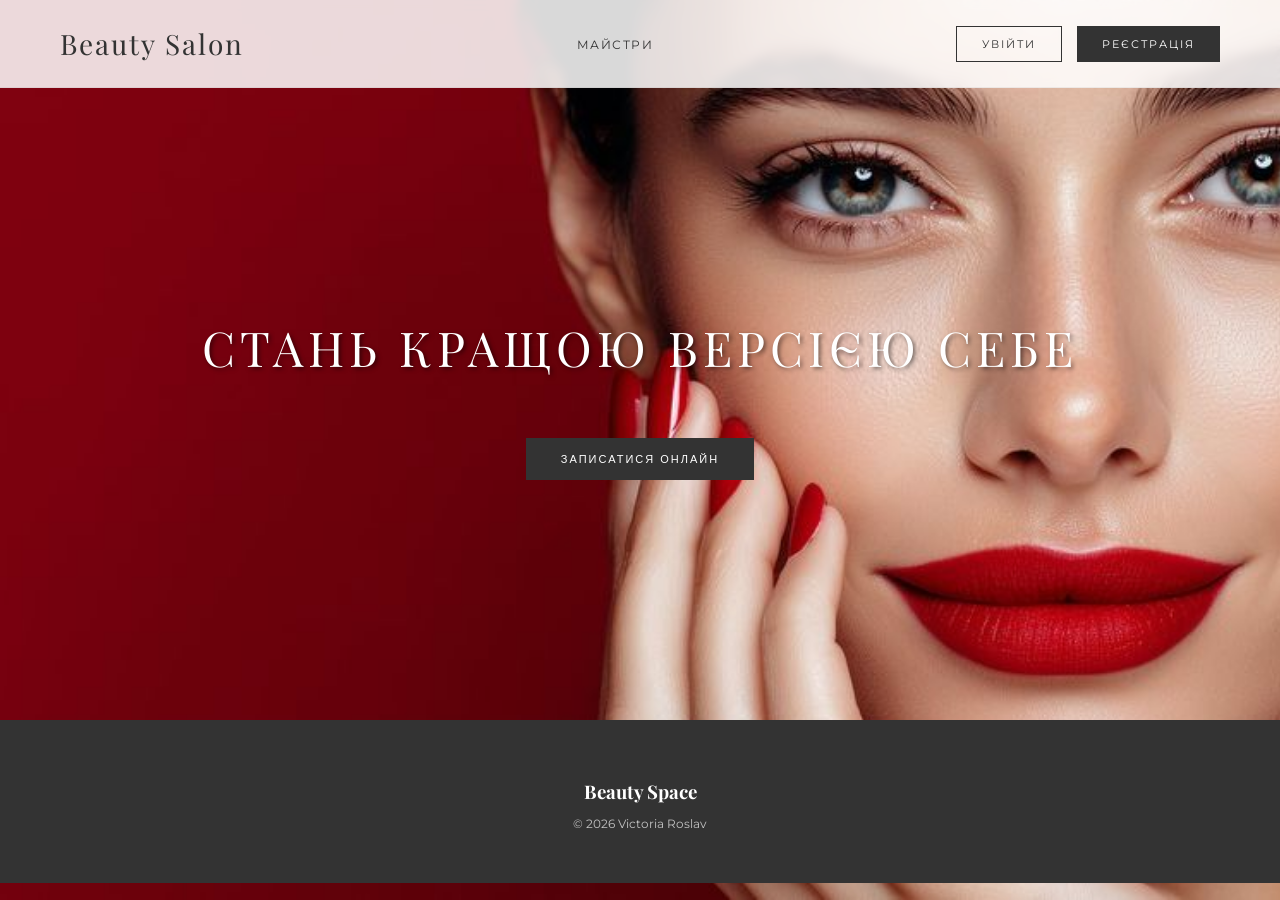
==== frontend/index.html @ 2a47c20e "Udate file" ====
﻿<!DOCTYPE html>
<html lang="uk">
<head>
    <meta charset="UTF-8">
    <title>Beauty Salon | Твоя Б'юті-Територія</title>
    <link rel="stylesheet" href="css/style.css?">
</head>
<body class="bg-main">
    <header class="navbar">
        <a href="index.html" class="logo">Beauty Salon</a>
        
        <nav class="nav-links" style="flex-grow: 1; text-align: center;">
            <a href="pages/masters.html">МАЙСТРИ</a>
            <a href="pages/masters.html" id="masterLink" style="display: none;">МІЙ РОЗКЛАД</a>
            <a href="pages/admin.html" id="adminLink" style="display: none;">АДМІН ПАНЕЛЬ</a>
        </nav>

        <div class="auth-buttons" id="guestButtons">
            <a href="pages/login.html" class="btn-outline">УВІЙТИ</a>
            <a href="pages/register.html" class="btn-premium" style="text-decoration: none; padding: 11px 25px;">РЕЄСТРАЦІЯ</a>
        </div>

        <div class="auth-buttons" id="userButtons" style="display: none;">
            <a href="#" onclick="window.logout()" class="btn-outline">ВИЙТИ</a>
        </div>
    </header>

    <div class="container" style="text-align: center; margin-top: 15vh; background: transparent; box-shadow: none;">
        <h1 style="font-size: 48px; letter-spacing: 5px; color: #fff; text-shadow: 2px 2px 4px rgba(0,0,0,0.5);">СТАНЬ КРАЩОЮ ВЕРСІЄЮ СЕБЕ</h1>
        <br>
        <button id="heroBookingBtn" class="btn-premium">ЗАПИСАТИСЯ ОНЛАЙН</button>
    </div>

    <footer style="background: var(--primary-dark); color: white; padding: 40px 60px; margin-top: 20vh; text-align: center;">
        <h3 style="font-family: 'Playfair Display', serif; margin-bottom: 10px;">Beauty Space</h3>
        <p style="font-size: 12px; opacity: 0.7;">© 2026 Victoria Roslav</p>
    </footer>

    <script src="js/api.js"></script>
    <script src="js/index.js"></script> </body>
</body>
</html>
---- frontend/css/style.css ----
﻿/* Підключення елегантного шрифту */
@import url('https://fonts.googleapis.com/css2?family=Montserrat:wght@200;300;400;500&family=Playfair+Display:ital@0;1&display=swap');

:root {
    --primary-dark: #333333;
    --accent-pink: #fdf2f2;
    --overlay: rgba(255, 255, 255, 0.85);
}

body, html {
    margin: 0;
    padding: 0;
    height: 100%;
    font-family: 'Montserrat', sans-serif;
    color: var(--primary-dark);
}

/* Налаштування фонів */
.bg-main {
    background: url('../assets/images/background_3.jpg') no-repeat center center fixed;
    background-size: cover;
}

.bg-auth {
    background: url('../assets/images/background_1.jpg') no-repeat center center fixed;
    background-size: cover;
}

/* Елегантна навігація */
header.navbar {
    display: flex;
    justify-content: space-between;
    align-items: center;
    padding: 25px 60px;
    background: var(--overlay);
    backdrop-filter: blur(5px);
    border-bottom: 1px solid rgba(0,0,0,0.05);
    position: sticky;
    top: 0;
    z-index: 1000;
}

.logo {
    font-family: 'Playfair Display', serif;
    font-size: 28px;
    letter-spacing: 2px;
    text-decoration: none;
    color: var(--primary-dark);
}

.nav-links a {
    text-decoration: none;
    color: var(--primary-dark);
    margin-left: 30px;
    text-transform: uppercase;
    font-size: 12px;
    letter-spacing: 1.5px;
    transition: 0.3s;
}

.nav-links a:hover {
    opacity: 0.6;
}

/* Контентні блоки */
.container {
    max-width: 1100px;
    margin: 50px auto;
    background: var(--overlay);
    padding: 60px;
    border-radius: 2px;
    box-shadow: 0 10px 30px rgba(0,0,0,0.05);
}

h1, h2 {
    font-family: 'Playfair Display', serif;
    font-weight: 400;
    text-align: center;
    margin-bottom: 40px;
}

/* Кнопки в стилі Ofeli */
.btn-premium {
    background: var(--primary-dark);
    color: white;
    border: none;
    padding: 15px 35px;
    text-transform: uppercase;
    letter-spacing: 2px;
    font-size: 11px;
    cursor: pointer;
    transition: 0.4s;
}

.btn-premium:hover {
    background: #555;
    letter-spacing: 3px;
}

/* Форми */
input, select {
    width: 100%;
    padding: 12px;
    margin-bottom: 20px;
    border: 1px solid #ddd;
    background: transparent;
    font-family: inherit;
}
/* Група кнопок авторизації збоку */
.auth-buttons {
    display: flex;
    gap: 15px;
    align-items: center;
}

/* Прозора кнопка з рамкою для "Увійти" */
.btn-outline {
    border: 1px solid var(--primary-dark);
    color: var(--primary-dark);
    background: transparent;
    padding: 10px 25px;
    text-transform: uppercase;
    letter-spacing: 2px;
    font-size: 11px;
    text-decoration: none;
    transition: 0.4s;
    cursor: pointer;
}

.btn-outline:hover {
    background: var(--primary-dark);
    color: white;
}
/* Кнопка повернення назад */
.back-link {
    display: inline-block;
    margin-bottom: 25px;
    font-size: 11px;
    color: var(--primary-dark);
    text-decoration: none;
    letter-spacing: 2px;
    transition: 0.3s ease;
    opacity: 0.7;
}
.back-link:hover {
    opacity: 1;
}

.badge { padding: 4px 8px; border-radius: 4px; font-size: 10px; text-transform: uppercase; }
.status-pending { background: #fff3cd; color: #856404; }
.status-confirmed { background: #d4edda; color: #155724; }
.status-canceled { background: #f8d7da; color: #721c24; }

/* Фон для адмінки */
.bg-admin {
    background: url('../assets/images/background_2.jpg') no-repeat center center fixed;
    background-size: cover;
    min-height: 100vh;
}

/* Модальне вікно для редагування/додавання */
.modal {
    display: none;
    position: fixed;
    z-index: 1000;
    left: 0; top: 0;
    width: 100%; height: 100%;
    background-color: rgba(0,0,0,0.6);
}

.modal-content {
    background-color: white;
    margin: 5% auto;
    padding: 30px;
    width: 400px;
    border-radius: 8px;
    position: relative;
}

.admin-actions-cell {
    display: flex;
    gap: 5px;
}

.btn-edit { background: #ffc107; color: black; border: none; padding: 5px 10px; cursor: pointer; font-size: 11px; }
.btn-delete { background: #dc3545; color: white; border: none; padding: 5px 10px; cursor: pointer; font-size: 11px; }
.btn-add-main { background: var(--primary-dark); color: white; padding: 10px 20px; margin-bottom: 20px; cursor: pointer; border: none; }


/* 1. Сітка для розташування таблиць у два ряди */
.admin-grid {
    display: grid;
    grid-template-columns: 1fr 1fr; 
    gap: 30px;                     
    padding: 20px 0;
}

.admin-section {
    background: rgba(255, 255, 255, 0.65); 
    backdrop-filter: blur(12px);      
    -webkit-backdrop-filter: blur(12px);
    padding: 25px;
    border-radius: 12px;
    border: 1px solid rgba(255, 255, 255, 0.3);
    box-shadow: 0 8px 32px rgba(0, 0, 0, 0.1);
    display: flex;
    flex-direction: column;
    transition: transform 0.3s ease;
}

.admin-section:hover { 
    transform: translateY(-5px); 
}

.table-wrapper {
    max-height: 320px;   
    overflow-y: auto;      
    margin-top: 15px;
    border: 1px solid rgba(0, 0, 0, 0.05);
    background: rgba(255, 255, 255, 0.3);
    border-radius: 4px;
}

.table-wrapper::-webkit-scrollbar {
    width: 4px;
}

.table-wrapper::-webkit-scrollbar-track {
    background: transparent;
}

.table-wrapper::-webkit-scrollbar-thumb {
    background: var(--primary-dark);
    border-radius: 10px;
}

.admin-table {
    width: 100%;
    border-collapse: collapse;
}

.admin-table thead th {
    position: sticky;       
    top: 0;
    background: #f8f8f8;
    z-index: 10;
    padding: 12px;
    text-align: left;
    font-size: 11px;
    text-transform: uppercase;
    letter-spacing: 1px;
    border-bottom: 2px solid #ddd;
}

@media (max-width: 1000px) {
    .admin-grid {
        grid-template-columns: 1fr;
    }
}

.master-card {
    border: 1px solid #eee;
    padding: 20px;
    text-align: center;
    border-radius: 8px;
}

.master-avatar-wrapper {
    width: 80px;
    height: 80px;
    margin: 0 auto 15px;
    border-radius: 50%;
    overflow: hidden; 
}

.master-avatar {
    width: 100%;
    height: 100%;
    object-fit: cover; 
    display: block;
}

.stars {
    color: #d4af37;
}

/* Вітання */
.user-greeting {
    font-size: 11px;
    letter-spacing: 1.5px;
    color: #000;
    margin-right: 20px;
    opacity: 0.8;
}

/* "Обліковий запис" */
.nav-account-link {
    font-size: 11px;
    letter-spacing: 1.5px;
    font-weight: 600;
    color: #000 !important;
    border-bottom: 1px solid rgba(0,0,0,0.2);
    padding-bottom: 2px;
}
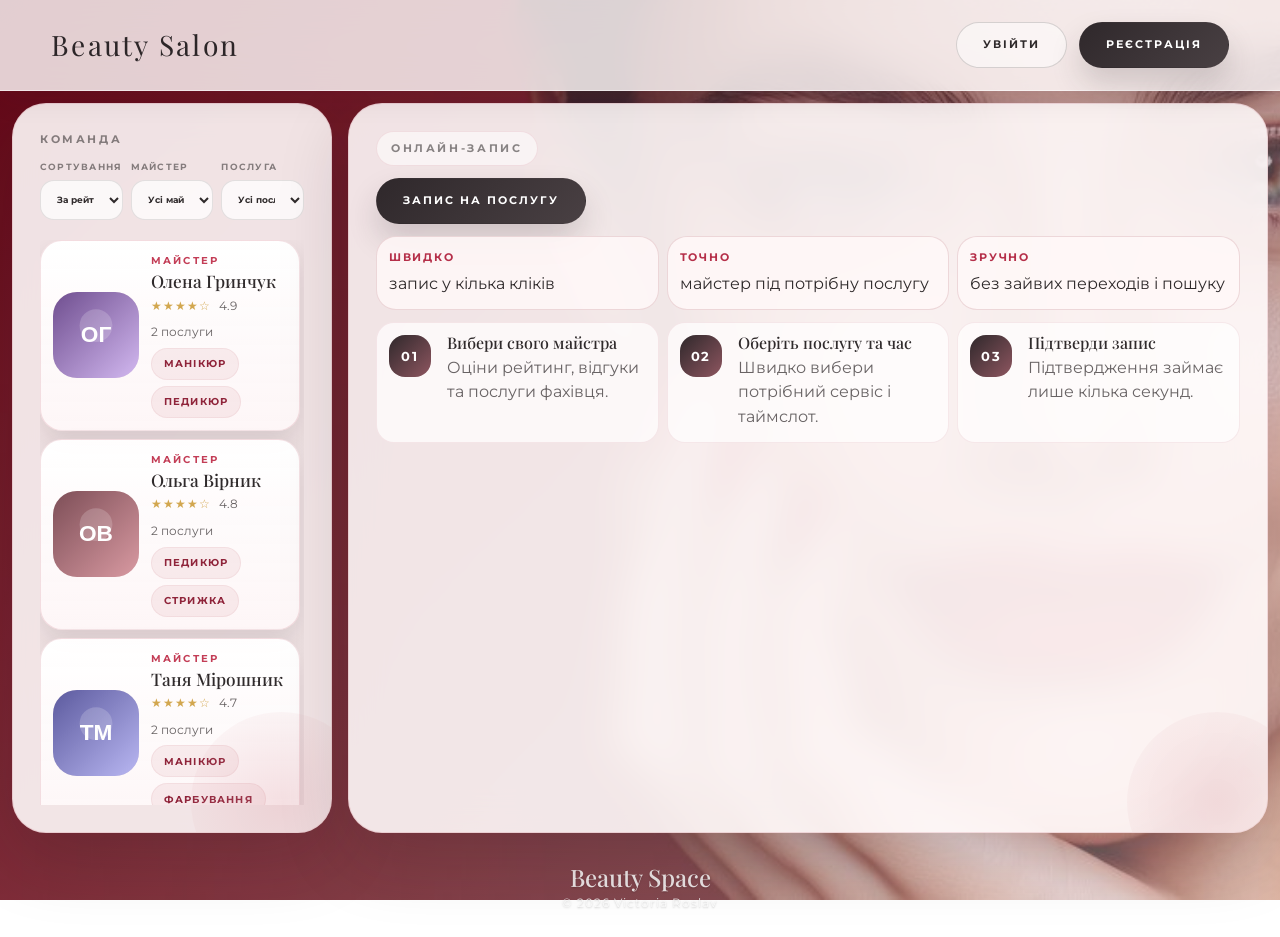
==== commit f52dcae6: "Update files Co-authored-by: Copilot <copilot@github.com>" ====
--- a/frontend/index.html
+++ b/frontend/index.html
@@ -1,42 +1,112 @@
-﻿<!DOCTYPE html>
+<!DOCTYPE html>
 <html lang="uk">
 <head>
     <meta charset="UTF-8">
-    <title>Beauty Salon | Твоя Б'юті-Територія</title>
-    <link rel="stylesheet" href="css/style.css?">
+    <meta name="viewport" content="width=device-width, initial-scale=1.0">
+    <title>Beauty Salon | Твоя б'юті-територія</title>
+    <link rel="stylesheet" href="css/style.css">
 </head>
 <body class="bg-main">
     <header class="navbar">
         <a href="index.html" class="logo">Beauty Salon</a>
-        
-        <nav class="nav-links" style="flex-grow: 1; text-align: center;">
-            <a href="pages/masters.html">МАЙСТРИ</a>
-            <a href="pages/masters.html" id="masterLink" style="display: none;">МІЙ РОЗКЛАД</a>
-            <a href="pages/admin.html" id="adminLink" style="display: none;">АДМІН ПАНЕЛЬ</a>
+
+        <nav class="nav-links" id="navLinks">
+            <a href="pages/admin.html" id="adminLink" style="display:none;">АДМІН ПАНЕЛЬ</a>
         </nav>
 
         <div class="auth-buttons" id="guestButtons">
             <a href="pages/login.html" class="btn-outline">УВІЙТИ</a>
-            <a href="pages/register.html" class="btn-premium" style="text-decoration: none; padding: 11px 25px;">РЕЄСТРАЦІЯ</a>
+            <a href="pages/register.html" class="btn-premium">РЕЄСТРАЦІЯ</a>
         </div>
 
-        <div class="auth-buttons" id="userButtons" style="display: none;">
-            <a href="#" onclick="window.logout()" class="btn-outline">ВИЙТИ</a>
+        <div class="auth-buttons" id="userButtons" style="display:none;">
+            <a href="#" onclick="window.logout(); return false;" class="btn-outline">ВИЙТИ</a>
         </div>
     </header>
 
-    <div class="container" style="text-align: center; margin-top: 15vh; background: transparent; box-shadow: none;">
-        <h1 style="font-size: 48px; letter-spacing: 5px; color: #fff; text-shadow: 2px 2px 4px rgba(0,0,0,0.5);">СТАНЬ КРАЩОЮ ВЕРСІЄЮ СЕБЕ</h1>
-        <br>
-        <button id="heroBookingBtn" class="btn-premium">ЗАПИСАТИСЯ ОНЛАЙН</button>
-    </div>
+    <main class="home-shell">
+        <section class="home-panel home-panel--masters">
+            <p class="home-eyebrow">КОМАНДА</p>
 
-    <footer style="background: var(--primary-dark); color: white; padding: 40px 60px; margin-top: 20vh; text-align: center;">
-        <h3 style="font-family: 'Playfair Display', serif; margin-bottom: 10px;">Beauty Space</h3>
-        <p style="font-size: 12px; opacity: 0.7;">© 2026 Victoria Roslav</p>
+            <div class="home-controls">
+                <label>
+                    <span>Сортування</span>
+                    <select id="masterSortSelect">
+                        <option value="rating">За рейтингом</option>
+                        <option value="name">За ім'ям</option>
+                    </select>
+                </label>
+                <label>
+                    <span>Майстер</span>
+                    <select id="masterFilterSelect">
+                        <option value="">Усі майстри</option>
+                    </select>
+                </label>
+                <label>
+                    <span>Послуга</span>
+                    <select id="serviceFilterSelect">
+                        <option value="">Усі послуги</option>
+                    </select>
+                </label>
+            </div>
+
+            <div id="homeMastersGrid" class="home-master-grid"></div>
+        </section>
+
+        <section class="home-panel home-panel--booking">
+            <p class="home-eyebrow home-eyebrow--pill">ОНЛАЙН-ЗАПИС</p>
+
+            <div class="home-cta-row">
+                <button id="bookingCtaBtn" class="btn-premium" type="button">Запис на послугу</button>
+            </div>
+
+            <div class="home-feature-grid">
+                <article class="home-feature">
+                    <strong>Швидко</strong>
+                    <span>запис у кілька кліків</span>
+                </article>
+                <article class="home-feature">
+                    <strong>Точно</strong>
+                    <span>майстер під потрібну послугу</span>
+                </article>
+                <article class="home-feature">
+                    <strong>Зручно</strong>
+                    <span>без зайвих переходів і пошуку</span>
+                </article>
+            </div>
+
+            <div class="booking-steps">
+                <div class="booking-step">
+                    <div class="booking-step__num">01</div>
+                    <div>
+                        <h3>Вибери свого майстра</h3>
+                        <p>Оціни рейтинг, відгуки та послуги фахівця.</p>
+                    </div>
+                </div>
+                <div class="booking-step">
+                    <div class="booking-step__num">02</div>
+                    <div>
+                        <h3>Оберіть послугу та час</h3>
+                        <p>Швидко вибери потрібний сервіс і таймслот.</p>
+                    </div>
+                </div>
+                <div class="booking-step">
+                    <div class="booking-step__num">03</div>
+                    <div>
+                        <h3>Підтверди запис</h3>
+                        <p>Підтвердження займає лише кілька секунд.</p>
+                    </div>
+                </div>
+            </div>
+        </section>
+    </main>
+
+    <footer class="site-footer">
+        <h3>Beauty Space</h3>
+        <p>© 2026 Victoria Roslav</p>
     </footer>
 
     <script src="js/api.js"></script>
-    <script src="js/index.js"></script> </body>
+    <script src="js/index.js"></script>
 </body>
-</html>+</html>
--- a/frontend/css/style.css
+++ b/frontend/css/style.css
@@ -1,304 +1,1550 @@
-﻿/* Підключення елегантного шрифту */
-@import url('https://fonts.googleapis.com/css2?family=Montserrat:wght@200;300;400;500&family=Playfair+Display:ital@0;1&display=swap');
+@import url("https://fonts.googleapis.com/css2?family=Montserrat:wght@300;400;500;600;700&family=Playfair+Display:wght@400;500;600;700&display=swap");
 
 :root {
-    --primary-dark: #333333;
-    --accent-pink: #fdf2f2;
-    --overlay: rgba(255, 255, 255, 0.85);
-}
-
-body, html {
+    --bg-dark: #2c2628;
+    --text: #2f2a2b;
+    --text-soft: rgba(47, 42, 43, 0.72);
+    --muted: rgba(47, 42, 43, 0.56);
+    --accent: #b33d52;
+    --accent-2: #d68b95;
+    --surface: rgba(255, 250, 250, 0.9);
+    --surface-strong: rgba(255, 255, 255, 0.96);
+    --surface-soft: rgba(255, 255, 255, 0.68);
+    --border: rgba(179, 61, 82, 0.15);
+    --shadow: 0 24px 70px rgba(37, 20, 26, 0.18);
+    --shadow-soft: 0 14px 40px rgba(37, 20, 26, 0.12);
+}
+
+* {
+    box-sizing: border-box;
+}
+
+html {
+    scroll-behavior: smooth;
+    scroll-padding-top: 96px;
+}
+
+body {
     margin: 0;
-    padding: 0;
-    height: 100%;
-    font-family: 'Montserrat', sans-serif;
-    color: var(--primary-dark);
-}
-
-/* Налаштування фонів */
-.bg-main {
-    background: url('../assets/images/background_3.jpg') no-repeat center center fixed;
+    min-height: 100vh;
+    min-height: 100svh;
+    font-family: "Montserrat", sans-serif;
+    color: var(--text);
+    line-height: 1.55;
+    overflow-x: hidden;
+}
+
+body.bg-main,
+body.bg-auth,
+body.bg-admin {
+    background-position: center;
+    background-repeat: no-repeat;
     background-size: cover;
-}
-
-.bg-auth {
-    background: url('../assets/images/background_1.jpg') no-repeat center center fixed;
-    background-size: cover;
-}
-
-/* Елегантна навігація */
-header.navbar {
-    display: flex;
-    justify-content: space-between;
-    align-items: center;
-    padding: 25px 60px;
-    background: var(--overlay);
-    backdrop-filter: blur(5px);
-    border-bottom: 1px solid rgba(0,0,0,0.05);
+    background-attachment: fixed;
+}
+
+body.bg-main {
+    background-image:
+        linear-gradient(135deg, rgba(74, 10, 27, 0.56), rgba(255, 232, 235, 0.42)),
+        url("../assets/images/background_3.jpg");
+}
+
+body.bg-auth {
+    background-image:
+        linear-gradient(135deg, rgba(74, 10, 27, 0.5), rgba(255, 239, 241, 0.48)),
+        url("../assets/images/background_1.jpg");
+}
+
+body.bg-admin {
+    background-image:
+        linear-gradient(135deg, rgba(37, 20, 26, 0.62), rgba(255, 232, 235, 0.36)),
+        url("../assets/images/background_2.jpg");
+}
+
+img {
+    display: block;
+    max-width: 100%;
+}
+
+a {
+    color: inherit;
+    text-decoration: none;
+}
+
+h1,
+h2,
+h3,
+h4 {
+    margin: 0;
+    font-family: "Playfair Display", serif;
+    font-weight: 500;
+    line-height: 1.05;
+}
+
+p {
+    margin: 0;
+}
+
+::selection {
+    background: rgba(179, 61, 82, 0.18);
+}
+
+::-webkit-scrollbar {
+    width: 12px;
+    height: 12px;
+}
+
+::-webkit-scrollbar-track {
+    background: rgba(255, 255, 255, 0.24);
+}
+
+::-webkit-scrollbar-thumb {
+    background: linear-gradient(180deg, rgba(179, 61, 82, 0.7), rgba(214, 139, 149, 0.7));
+    border-radius: 999px;
+    border: 3px solid transparent;
+    background-clip: padding-box;
+}
+
+.navbar {
     position: sticky;
     top: 0;
     z-index: 1000;
+    display: flex;
+    align-items: center;
+    justify-content: space-between;
+    gap: 20px;
+    padding: 22px clamp(20px, 4vw, 64px);
+    background: rgba(255, 250, 250, 0.82);
+    backdrop-filter: blur(18px);
+    border-bottom: 1px solid rgba(255, 255, 255, 0.5);
+    box-shadow: 0 8px 30px rgba(54, 28, 34, 0.08);
 }
 
 .logo {
-    font-family: 'Playfair Display', serif;
-    font-size: 28px;
-    letter-spacing: 2px;
-    text-decoration: none;
-    color: var(--primary-dark);
-}
-
-.nav-links a {
-    text-decoration: none;
-    color: var(--primary-dark);
-    margin-left: 30px;
+    font-family: "Playfair Display", serif;
+    font-size: clamp(28px, 2.2vw, 42px);
+    letter-spacing: 0.08em;
+    color: var(--bg-dark);
+    white-space: nowrap;
+}
+
+.nav-links {
+    display: flex;
+    align-items: center;
+    justify-content: center;
+    gap: 22px;
+    flex: 1;
+    flex-wrap: wrap;
+}
+
+.nav-links a,
+.nav-account-link {
+    display: inline-flex;
+    align-items: center;
+    justify-content: center;
+    min-height: 42px;
+    padding: 0 2px;
+    font-size: 11px;
+    font-weight: 700;
+    letter-spacing: 0.18em;
     text-transform: uppercase;
+    color: var(--text);
+    opacity: 0.8;
+    transition: opacity 0.2s ease, transform 0.2s ease;
+}
+
+.nav-links a:hover,
+.nav-account-link:hover {
+    opacity: 1;
+    transform: translateY(-1px);
+}
+
+.auth-buttons {
+    display: flex;
+    align-items: center;
+    gap: 12px;
+    flex-wrap: wrap;
+}
+
+.user-greeting {
+    display: inline-flex;
+    align-items: center;
+    margin-right: 8px;
     font-size: 12px;
-    letter-spacing: 1.5px;
-    transition: 0.3s;
-}
-
-.nav-links a:hover {
-    opacity: 0.6;
-}
-
-/* Контентні блоки */
+    font-weight: 600;
+    letter-spacing: 0.06em;
+    color: var(--text);
+    opacity: 0.85;
+}
+
+.btn-premium,
+.btn-outline {
+    display: inline-flex;
+    align-items: center;
+    justify-content: center;
+    min-height: 46px;
+    padding: 0 26px;
+    border-radius: 999px;
+    border: 1px solid transparent;
+    font: inherit;
+    font-size: 11px;
+    font-weight: 700;
+    letter-spacing: 0.18em;
+    text-transform: uppercase;
+    cursor: pointer;
+    transition: transform 0.22s ease, box-shadow 0.22s ease, background 0.22s ease, color 0.22s ease, border-color 0.22s ease;
+}
+
+.btn-premium {
+    color: #fff;
+    background: linear-gradient(135deg, #2f282b, #494043);
+    box-shadow: 0 16px 30px rgba(47, 40, 43, 0.18);
+}
+
+.btn-outline {
+    color: var(--text);
+    background: rgba(255, 255, 255, 0.55);
+    border-color: rgba(47, 42, 43, 0.18);
+}
+
+.btn-premium:hover,
+.btn-outline:hover {
+    transform: translateY(-1px);
+    box-shadow: 0 18px 36px rgba(47, 40, 43, 0.16);
+}
+
+.btn-premium:hover {
+    background: linear-gradient(135deg, #3b3336, #5a5054);
+}
+
+.btn-outline:hover {
+    background: rgba(255, 255, 255, 0.86);
+}
+
+.btn-block {
+    width: 100%;
+}
+
+.container,
+.auth-card,
+.home-panel {
+    border: 1px solid var(--border);
+    box-shadow: var(--shadow);
+    backdrop-filter: blur(18px);
+}
+
 .container {
-    max-width: 1100px;
-    margin: 50px auto;
-    background: var(--overlay);
-    padding: 60px;
-    border-radius: 2px;
-    box-shadow: 0 10px 30px rgba(0,0,0,0.05);
-}
-
-h1, h2 {
-    font-family: 'Playfair Display', serif;
-    font-weight: 400;
+    width: min(1120px, calc(100% - 32px));
+    margin: 40px auto;
+    padding: clamp(24px, 4vw, 44px);
+    border-radius: 30px;
+    background: var(--surface);
+}
+
+.home-shell {
+    width: min(1320px, calc(100% - 24px));
+    margin: 12px auto 16px;
+    display: grid;
+    grid-template-columns: minmax(320px, 0.34fr) minmax(0, 1fr);
+    gap: 16px;
+    align-items: stretch;
+    min-height: calc(100svh - 170px);
+}
+
+.home-panel {
+    position: relative;
+    overflow: hidden;
+    padding: clamp(18px, 2.1vw, 28px);
+    border-radius: 34px;
+    background: rgba(255, 250, 250, 0.9);
+    height: 100%;
+    min-height: 0;
+}
+
+.home-panel::after {
+    content: "";
+    position: absolute;
+    inset: auto -40px -60px auto;
+    width: 180px;
+    height: 180px;
+    border-radius: 50%;
+    background: radial-gradient(circle, rgba(214, 139, 149, 0.22), rgba(214, 139, 149, 0));
+    pointer-events: none;
+}
+
+.home-panel--masters {
+    display: flex;
+    flex-direction: column;
+    gap: 12px;
+    max-height: calc(100svh - 170px);
+    justify-content: flex-start;
+}
+
+.home-panel--masters .home-master-grid {
+    order: 2;
+    margin-top: 8px;
+}
+
+.home-panel--masters .home-controls {
+    order: 1;
+}
+
+.home-panel--booking {
+    display: flex;
+    flex-direction: column;
+    gap: 12px;
+    max-height: calc(100svh - 170px);
+}
+
+.home-eyebrow {
+    font-size: 11px;
+    font-weight: 700;
+    letter-spacing: 0.24em;
+    text-transform: uppercase;
+    color: var(--muted);
+}
+
+.home-eyebrow--pill {
+    width: fit-content;
+    padding: 8px 14px;
+    border-radius: 999px;
+    background: rgba(255, 255, 255, 0.56);
+    border: 1px solid rgba(179, 61, 82, 0.12);
+}
+
+.home-title {
+    font-size: clamp(28px, 2.6vw, 48px);
+    color: var(--text);
+}
+
+.home-panel--masters .home-title {
+    margin-bottom: 2px;
+}
+
+.home-title--large {
+    font-size: clamp(30px, 3vw, 50px);
+}
+
+.home-text {
+    max-width: 60ch;
+    font-size: 13px;
+    color: var(--text-soft);
+}
+
+.home-text--lead {
+    font-size: 14px;
+}
+
+.home-controls {
+    display: grid;
+    grid-template-columns: repeat(3, minmax(0, 1fr));
+    gap: 8px;
+}
+
+.home-controls label {
+    display: grid;
+    gap: 6px;
+    font-size: 9px;
+    font-weight: 700;
+    letter-spacing: 0.14em;
+    text-transform: uppercase;
+    color: var(--muted);
+}
+
+.home-controls select,
+.home-controls input {
+    min-height: 40px;
+    padding: 8px 12px;
+    border-radius: 14px;
+}
+
+.home-cta-row {
+    display: flex;
+    flex-wrap: wrap;
+    gap: 12px;
+}
+
+.home-feature-grid {
+    display: grid;
+    grid-template-columns: repeat(3, minmax(0, 1fr));
+    gap: 8px;
+}
+
+.home-feature {
+    padding: 12px;
+    border-radius: 20px;
+    background: rgba(255, 247, 248, 0.88);
+    border: 1px solid rgba(211, 167, 172, 0.4);
+}
+
+.home-feature strong {
+    display: block;
+    margin-bottom: 6px;
+    font-size: 11px;
+    letter-spacing: 0.16em;
+    text-transform: uppercase;
+    color: #b52f49;
+}
+
+.master-dashboard .home-feature {
+    min-height: 86px;
+}
+
+.booking-steps {
+    display: grid;
+    grid-template-columns: repeat(3, minmax(0, 1fr));
+    gap: 8px;
+}
+
+.booking-step {
+    display: grid;
+    grid-template-columns: 48px 1fr;
+    gap: 10px;
+    align-items: start;
+    padding: 12px;
+    border-radius: 18px;
+    background: rgba(255, 255, 255, 0.74);
+    border: 1px solid rgba(179, 61, 82, 0.1);
+}
+
+.booking-step__num {
+    display: grid;
+    place-items: center;
+    width: 42px;
+    height: 42px;
+    border-radius: 16px;
+    font-size: 13px;
+    font-weight: 700;
+    letter-spacing: 0.12em;
+    color: #fff;
+    background: linear-gradient(135deg, #2f282b, #8e5660);
+}
+
+.booking-step h3 {
+    margin-bottom: 4px;
+    font-size: 16px;
+}
+
+.booking-step p {
+    color: var(--text-soft);
+}
+
+.home-master-grid {
+    display: grid;
+    grid-template-columns: 1fr;
+    gap: 8px;
+    max-height: calc(100svh - 300px);
+    overflow-y: auto;
+    padding-right: 4px;
+    align-content: start;
+}
+
+.home-master-card {
+    display: grid;
+    grid-template-columns: 86px minmax(0, 1fr);
+    gap: 12px;
+    align-items: center;
+    padding: 12px;
+    border-radius: 22px;
+    background: linear-gradient(180deg, rgba(255, 255, 255, 0.98), rgba(255, 247, 248, 0.94));
+    border: 1px solid rgba(179, 61, 82, 0.14);
+    box-shadow: 0 12px 26px rgba(37, 20, 26, 0.12);
+}
+
+.home-master-card__avatar {
+    width: 86px;
+    height: 86px;
+    border-radius: 24px;
+    object-fit: cover;
+    background: #f3e9ea;
+    box-shadow: inset 0 0 0 1px rgba(179, 61, 82, 0.08);
+}
+
+.home-master-card__info {
+    min-width: 0;
+}
+
+.home-master-card__role {
+    margin-bottom: 4px;
+    font-size: 10px;
+    font-weight: 700;
+    letter-spacing: 0.22em;
+    text-transform: uppercase;
+    color: #c33d56;
+}
+
+.home-master-card__name {
+    margin-bottom: 6px;
+    font-size: clamp(17px, 1.35vw, 22px);
+}
+
+.home-master-card__meta {
+    display: flex;
+    flex-wrap: wrap;
+    gap: 8px 14px;
+    margin-bottom: 6px;
+    font-size: 12px;
+    color: var(--text-soft);
+}
+
+.master-meta {
+    display: inline-flex;
+    align-items: center;
+    gap: 8px;
+}
+
+.master-services {
+    display: flex;
+    flex-wrap: wrap;
+    gap: 6px;
+}
+
+.master-feedback {
+    margin-top: 6px;
+}
+
+.master-feedback__title {
+    margin-bottom: 6px;
+    font-size: 10px;
+    font-weight: 700;
+    letter-spacing: 0.18em;
+    text-transform: uppercase;
+    color: var(--muted);
+}
+
+.master-feedback__list {
+    display: grid;
+    gap: 8px;
+}
+
+.master-review {
+    padding: 7px 9px;
+    border-radius: 12px;
+    background: rgba(255, 255, 255, 0.72);
+    border: 1px solid rgba(179, 61, 82, 0.08);
+}
+
+.master-review__top {
+    display: grid;
+    gap: 3px;
+    font-size: 12px;
+    color: var(--text-soft);
+}
+
+.master-review__empty {
+    font-size: 13px;
+    color: var(--muted);
+}
+
+.master-service-chip {
+    display: inline-flex;
+    align-items: center;
+    min-height: 32px;
+    padding: 0 12px;
+    border-radius: 999px;
+    background: rgba(179, 61, 82, 0.08);
+    color: #8f243a;
+    border: 1px solid rgba(179, 61, 82, 0.08);
+    font-size: 10px;
+    font-weight: 700;
+    letter-spacing: 0.12em;
+    text-transform: uppercase;
+}
+
+.is-collapsed {
+    display: none !important;
+}
+
+.auth-card {
+    width: min(560px, calc(100% - 32px));
+    margin: 7vh auto 40px;
+    padding: clamp(28px, 4vw, 42px);
+    border-radius: 34px;
+    background: var(--surface);
+}
+
+.auth-card--compact {
+    width: min(430px, calc(100% - 32px));
+}
+
+.auth-title {
+    margin-top: 10px;
+    font-size: clamp(32px, 3.2vw, 52px);
+}
+
+.auth-note {
+    margin-top: 10px;
+    color: var(--text-soft);
+}
+
+.auth-note a {
+    color: #8f243a;
+    font-weight: 700;
+}
+
+.auth-note--center {
+    margin-top: 18px;
     text-align: center;
-    margin-bottom: 40px;
-}
-
-/* Кнопки в стилі Ofeli */
-.btn-premium {
-    background: var(--primary-dark);
+}
+
+.auth-form {
+    display: grid;
+    gap: 14px;
+    margin-top: 24px;
+}
+
+input,
+select,
+textarea {
+    width: 100%;
+    min-height: 48px;
+    padding: 13px 16px;
+    border-radius: 16px;
+    border: 1px solid rgba(47, 42, 43, 0.12);
+    background: rgba(255, 255, 255, 0.75);
+    color: var(--text);
+    font: inherit;
+    outline: none;
+    transition: border-color 0.2s ease, box-shadow 0.2s ease, transform 0.2s ease;
+}
+
+textarea {
+    min-height: 120px;
+    resize: vertical;
+}
+
+input:focus,
+select:focus,
+textarea:focus {
+    border-color: rgba(179, 61, 82, 0.35);
+    box-shadow: 0 0 0 4px rgba(179, 61, 82, 0.1);
+}
+
+.form-error {
+    padding: 12px 14px;
+    border-radius: 14px;
+    background: rgba(220, 53, 69, 0.08);
+    border: 1px solid rgba(220, 53, 69, 0.2);
+    color: #ad2f42;
+    font-size: 13px;
+}
+
+.back-link {
+    display: inline-flex;
+    align-items: center;
+    gap: 8px;
+    margin-bottom: 12px;
+    font-size: 11px;
+    font-weight: 700;
+    letter-spacing: 0.2em;
+    text-transform: uppercase;
+    color: var(--muted);
+}
+
+.site-footer {
+    width: min(1500px, calc(100% - 32px));
+    margin: 0 auto 24px;
+    padding: 16px 20px 0;
+    color: rgba(255, 255, 255, 0.86);
+    text-align: center;
+    text-shadow: 0 1px 2px rgba(0, 0, 0, 0.2);
+}
+
+.site-footer h3 {
+    margin-bottom: 4px;
+    font-size: 24px;
+}
+
+.site-footer p {
+    font-size: 12px;
+    letter-spacing: 0.08em;
+}
+
+.badge {
+    display: inline-flex;
+    align-items: center;
+    min-height: 24px;
+    padding: 0 8px;
+    border-radius: 999px;
+    font-size: 10px;
+    font-weight: 700;
+    letter-spacing: 0.12em;
+    text-transform: uppercase;
+}
+
+.status-pending {
+    background: #fff4d6;
+    color: #8f6200;
+}
+
+.status-confirmed {
+    background: #def2e3;
+    color: #166534;
+}
+
+.status-canceled {
+    background: #fde2e6;
+    color: #9f1239;
+}
+
+.status-completed {
+    background: #e8edff;
+    color: #3446b7;
+}
+
+.bg-admin .container {
+    width: min(1560px, calc(100% - 20px));
+}
+
+.admin-container {
+    margin-top: 20px;
+    background: transparent;
+    box-shadow: none;
+}
+
+.master-dashboard {
+    display: grid;
+    gap: 18px;
+}
+
+.master-dashboard__hero {
+    display: grid;
+    grid-template-columns: minmax(0, 1.1fr) minmax(280px, 0.9fr);
+    gap: 18px;
+    align-items: stretch;
+}
+
+.master-dashboard__stats {
+    align-content: start;
+}
+
+.master-dashboard__grid {
+    align-items: start;
+}
+
+.master-profile-panel {
+    gap: 12px;
+}
+
+.master-profile-top {
+    display: grid;
+    grid-template-columns: 120px 1fr;
+    gap: 14px;
+    align-items: center;
+}
+
+.master-profile-avatar {
+    width: 120px;
+    height: 120px;
+    border-radius: 28px;
+    object-fit: cover;
+    background: rgba(255, 255, 255, 0.7);
+    box-shadow: inset 0 0 0 1px rgba(179, 61, 82, 0.08), 0 12px 24px rgba(37, 20, 26, 0.12);
+}
+
+.master-avatar-picker {
+    display: grid;
+    gap: 8px;
+}
+
+.master-file-input {
+    display: grid;
+    gap: 8px;
+}
+
+.master-file-input input[type="file"] {
+    padding: 11px 12px;
+    border-radius: 14px;
+    background: rgba(255, 255, 255, 0.8);
+}
+
+.master-avatar-picker label,
+.master-filter {
+    display: grid;
+    gap: 6px;
+    font-size: 11px;
+    font-weight: 700;
+    letter-spacing: 0.12em;
+    text-transform: uppercase;
+    color: var(--muted);
+}
+
+.master-services-picker {
+    display: grid;
+    gap: 8px;
+}
+
+.master-services-picker select {
+    min-height: 220px;
+    padding: 12px;
+}
+
+.master-bookings-panel {
+    gap: 12px;
+}
+
+.master-bookings-list {
+    display: grid;
+    gap: 12px;
+}
+
+.master-reviews-panel {
+    gap: 12px;
+}
+
+.master-reviews-list {
+    display: grid;
+    gap: 12px;
+}
+
+.master-booking-card .master-actions {
+    display: flex;
+    flex-wrap: wrap;
+    gap: 8px;
+    margin-top: 10px;
+}
+
+.master-booking-card__head {
+    display: grid;
+    grid-template-columns: 48px minmax(0, 1fr);
+    gap: 12px;
+    align-items: center;
+    margin-bottom: 10px;
+}
+
+.master-booking-card__avatar {
+    width: 48px;
+    height: 48px;
+    border-radius: 16px;
+    object-fit: cover;
+    background: #f3e9ea;
+    box-shadow: inset 0 0 0 1px rgba(179, 61, 82, 0.08);
+}
+
+.master-booking-card__meta {
+    display: grid;
+    gap: 8px;
+}
+
+.master-booking-card .master-info,
+.master-booking-card .booking-details {
+    font-size: 13px;
+}
+
+.master-review-card {
+    padding: 14px 16px;
+    border-radius: 20px;
+    background: rgba(255, 255, 255, 0.82);
+    border: 1px solid rgba(179, 61, 82, 0.1);
+    box-shadow: var(--shadow-soft);
+}
+
+.master-review-card__top {
+    display: flex;
+    flex-wrap: wrap;
+    justify-content: space-between;
+    gap: 8px;
+    align-items: center;
+    margin-bottom: 8px;
+}
+
+.master-review-card__meta {
+    display: grid;
+    gap: 6px;
+    color: var(--text-soft);
+    font-size: 13px;
+}
+
+.admin-title {
+    margin-bottom: 30px;
     color: white;
-    border: none;
-    padding: 15px 35px;
+    text-align: center;
+    text-shadow: 2px 2px 8px rgba(0, 0, 0, 0.5);
+    letter-spacing: 4px;
+}
+
+.admin-load-status {
+    margin-bottom: 18px;
+    padding: 12px 14px;
+    border-radius: 16px;
+    background: rgba(255, 244, 214, 0.9);
+    border: 1px solid rgba(143, 98, 0, 0.18);
+    color: #6d4f00;
+    font-size: 13px;
+    font-weight: 600;
+}
+
+.admin-grid {
+    display: grid;
+    grid-template-columns: repeat(2, minmax(0, 1fr));
+    gap: 16px;
+}
+
+.admin-payment-panel {
+    margin-bottom: 16px;
+}
+
+.admin-inline-action {
+    display: grid;
+    grid-template-columns: minmax(220px, 1fr) 180px auto;
+    gap: 8px;
+    align-items: end;
+    padding: 12px;
+    border-radius: 18px;
+    background: rgba(255, 255, 255, 0.55);
+    border: 1px solid rgba(179, 61, 82, 0.08);
+}
+
+.admin-section__head {
+    display: flex;
+    align-items: center;
+    justify-content: space-between;
+    gap: 10px;
+    margin-bottom: 10px;
+}
+
+.admin-inline-action label {
+    display: grid;
+    gap: 6px;
+    font-size: 11px;
+    font-weight: 700;
+    letter-spacing: 0.12em;
     text-transform: uppercase;
-    letter-spacing: 2px;
-    font-size: 11px;
-    cursor: pointer;
-    transition: 0.4s;
-}
-
-.btn-premium:hover {
-    background: #555;
-    letter-spacing: 3px;
-}
-
-/* Форми */
-input, select {
-    width: 100%;
-    padding: 12px;
-    margin-bottom: 20px;
-    border: 1px solid #ddd;
-    background: transparent;
-    font-family: inherit;
-}
-/* Група кнопок авторизації збоку */
-.auth-buttons {
-    display: flex;
-    gap: 15px;
-    align-items: center;
-}
-
-/* Прозора кнопка з рамкою для "Увійти" */
-.btn-outline {
-    border: 1px solid var(--primary-dark);
-    color: var(--primary-dark);
-    background: transparent;
-    padding: 10px 25px;
-    text-transform: uppercase;
-    letter-spacing: 2px;
-    font-size: 11px;
-    text-decoration: none;
-    transition: 0.4s;
-    cursor: pointer;
-}
-
-.btn-outline:hover {
-    background: var(--primary-dark);
-    color: white;
-}
-/* Кнопка повернення назад */
-.back-link {
-    display: inline-block;
-    margin-bottom: 25px;
-    font-size: 11px;
-    color: var(--primary-dark);
-    text-decoration: none;
-    letter-spacing: 2px;
-    transition: 0.3s ease;
-    opacity: 0.7;
-}
-.back-link:hover {
-    opacity: 1;
-}
-
-.badge { padding: 4px 8px; border-radius: 4px; font-size: 10px; text-transform: uppercase; }
-.status-pending { background: #fff3cd; color: #856404; }
-.status-confirmed { background: #d4edda; color: #155724; }
-.status-canceled { background: #f8d7da; color: #721c24; }
-
-/* Фон для адмінки */
-.bg-admin {
-    background: url('../assets/images/background_2.jpg') no-repeat center center fixed;
-    background-size: cover;
-    min-height: 100vh;
-}
-
-/* Модальне вікно для редагування/додавання */
-.modal {
-    display: none;
-    position: fixed;
-    z-index: 1000;
-    left: 0; top: 0;
-    width: 100%; height: 100%;
-    background-color: rgba(0,0,0,0.6);
-}
-
-.modal-content {
-    background-color: white;
-    margin: 5% auto;
-    padding: 30px;
-    width: 400px;
-    border-radius: 8px;
-    position: relative;
-}
-
-.admin-actions-cell {
-    display: flex;
-    gap: 5px;
-}
-
-.btn-edit { background: #ffc107; color: black; border: none; padding: 5px 10px; cursor: pointer; font-size: 11px; }
-.btn-delete { background: #dc3545; color: white; border: none; padding: 5px 10px; cursor: pointer; font-size: 11px; }
-.btn-add-main { background: var(--primary-dark); color: white; padding: 10px 20px; margin-bottom: 20px; cursor: pointer; border: none; }
-
-
-/* 1. Сітка для розташування таблиць у два ряди */
-.admin-grid {
-    display: grid;
-    grid-template-columns: 1fr 1fr; 
-    gap: 30px;                     
-    padding: 20px 0;
+    color: var(--muted);
+}
+
+.admin-inline-action select {
+    min-height: 42px;
 }
 
 .admin-section {
-    background: rgba(255, 255, 255, 0.65); 
-    backdrop-filter: blur(12px);      
-    -webkit-backdrop-filter: blur(12px);
-    padding: 25px;
-    border-radius: 12px;
-    border: 1px solid rgba(255, 255, 255, 0.3);
-    box-shadow: 0 8px 32px rgba(0, 0, 0, 0.1);
     display: flex;
     flex-direction: column;
-    transition: transform 0.3s ease;
-}
-
-.admin-section:hover { 
-    transform: translateY(-5px); 
+    gap: 8px;
+    padding: 14px;
+    border-radius: 24px;
+    background: rgba(255, 255, 255, 0.7);
+    border: 1px solid rgba(255, 255, 255, 0.5);
+    box-shadow: var(--shadow-soft);
 }
 
 .table-wrapper {
-    max-height: 320px;   
-    overflow-y: auto;      
-    margin-top: 15px;
-    border: 1px solid rgba(0, 0, 0, 0.05);
-    background: rgba(255, 255, 255, 0.3);
-    border-radius: 4px;
-}
-
-.table-wrapper::-webkit-scrollbar {
-    width: 4px;
-}
-
-.table-wrapper::-webkit-scrollbar-track {
-    background: transparent;
-}
-
-.table-wrapper::-webkit-scrollbar-thumb {
-    background: var(--primary-dark);
-    border-radius: 10px;
+    max-height: 260px;
+    overflow: auto;
+    border-radius: 18px;
+    border: 1px solid rgba(47, 42, 43, 0.08);
+    background: rgba(255, 255, 255, 0.36);
 }
 
 .admin-table {
     width: 100%;
     border-collapse: collapse;
+    font-size: 13px;
 }
 
 .admin-table thead th {
-    position: sticky;       
+    position: sticky;
     top: 0;
-    background: #f8f8f8;
-    z-index: 10;
-    padding: 12px;
+    z-index: 1;
+    padding: 8px 10px;
     text-align: left;
+    font-size: 10px;
+    letter-spacing: 0.14em;
+    text-transform: uppercase;
+    background: rgba(255, 250, 250, 0.94);
+    border-bottom: 1px solid rgba(47, 42, 43, 0.08);
+}
+
+.admin-table td {
+    padding: 8px 10px;
+    border-bottom: 1px solid rgba(47, 42, 43, 0.06);
+    vertical-align: top;
+    font-size: 12px;
+}
+
+.admin-actions-cell {
+    display: flex;
+    flex-wrap: wrap;
+    gap: 4px;
+}
+
+.btn-row {
+    min-height: 28px;
+    padding: 0 10px;
+    border: 0;
+    border-radius: 10px;
     font-size: 11px;
-    text-transform: uppercase;
-    letter-spacing: 1px;
-    border-bottom: 2px solid #ddd;
-}
-
-@media (max-width: 1000px) {
-    .admin-grid {
-        grid-template-columns: 1fr;
-    }
+    font-weight: 700;
+    cursor: pointer;
+    white-space: nowrap;
+}
+
+.btn-add-main {
+    width: 34px;
+    height: 34px;
+    padding: 0;
+    border: none;
+    border-radius: 12px;
+    background: linear-gradient(135deg, #2f282b, #4f4548);
+    color: #fff;
+    cursor: pointer;
+}
+
+.btn-row-edit {
+    background: #f6d97a;
+    color: #443300;
+}
+
+.btn-row-delete {
+    background: #eb6d7b;
+    color: #fff;
+}
+
+.btn-row-accept {
+    background: linear-gradient(135deg, #2f282b, #4f4548);
+    color: #fff;
+}
+
+.modal {
+    position: fixed;
+    inset: 0;
+    z-index: 1100;
+    display: none;
+    background: rgba(19, 12, 14, 0.62);
+    backdrop-filter: blur(6px);
+}
+
+.modal-content {
+    width: min(460px, calc(100% - 32px));
+    max-height: 88vh;
+    margin: 5vh auto;
+    padding: 28px;
+    overflow: auto;
+    border-radius: 28px;
+    background: rgba(255, 250, 250, 0.96);
+    box-shadow: var(--shadow);
 }
 
 .master-card {
-    border: 1px solid #eee;
-    padding: 20px;
+    display: flex;
+    flex-direction: column;
+    align-items: center;
+    gap: 12px;
+    padding: 18px;
     text-align: center;
-    border-radius: 8px;
+    border-radius: 24px;
+    background: rgba(255, 255, 255, 0.82);
+    border: 1px solid rgba(179, 61, 82, 0.1);
+    box-shadow: var(--shadow-soft);
 }
 
 .master-avatar-wrapper {
-    width: 80px;
-    height: 80px;
-    margin: 0 auto 15px;
-    border-radius: 50%;
-    overflow: hidden; 
+    width: 110px;
+    height: 110px;
+    border-radius: 28px;
+    overflow: hidden;
 }
 
 .master-avatar {
     width: 100%;
     height: 100%;
-    object-fit: cover; 
-    display: block;
+    object-fit: cover;
+}
+
+.master-name {
+    font-size: 24px;
+}
+
+.master-rating {
+    display: flex;
+    flex-wrap: wrap;
+    align-items: center;
+    justify-content: center;
+    gap: 8px;
+    color: var(--text-soft);
+    font-size: 14px;
 }
 
 .stars {
-    color: #d4af37;
-}
-
-/* Вітання */
-.user-greeting {
+    color: #d2a74f;
+    letter-spacing: 0.08em;
+}
+
+.schedule-item {
+    display: flex;
+    align-items: center;
+    justify-content: space-between;
+    gap: 16px;
+    margin-bottom: 14px;
+    padding: 16px 18px;
+    border-radius: 22px;
+    background: rgba(255, 255, 255, 0.82);
+    border: 1px solid rgba(179, 61, 82, 0.08);
+    box-shadow: var(--shadow-soft);
+}
+
+.schedule-info h4 {
+    margin-bottom: 6px;
+    font-size: 22px;
+}
+
+.schedule-info p {
+    color: var(--text-soft);
+}
+
+#mastersGrid {
+    display: grid;
+    grid-template-columns: repeat(auto-fit, minmax(180px, 1fr));
+    gap: 16px;
+}
+
+.container p a,
+.auth-note a {
+    text-decoration: underline;
+    text-underline-offset: 3px;
+}
+
+@media (max-width: 1180px) {
+    .home-shell {
+        grid-template-columns: 1fr;
+    }
+
+    .master-dashboard__hero {
+        grid-template-columns: 1fr;
+    }
+
+    .home-title--large {
+        font-size: clamp(36px, 6vw, 60px);
+    }
+
+    .admin-grid {
+        grid-template-columns: 1fr;
+    }
+
+    .profile-grid {
+        grid-template-columns: 1fr;
+    }
+
+    .profile-grid > .profile-section:first-child,
+    .profile-grid > .profile-section--wide {
+        grid-column: auto;
+        grid-row: auto;
+    }
+
+    .home-controls {
+        grid-template-columns: 1fr;
+    }
+
+    .booking-steps,
+    .home-master-grid {
+        grid-template-columns: 1fr;
+    }
+
+    .admin-inline-action {
+        grid-template-columns: 1fr;
+    }
+
+    .master-profile-top {
+        grid-template-columns: 1fr;
+        justify-items: start;
+    }
+}
+
+@media (max-width: 760px) {
+    .navbar {
+        flex-direction: column;
+        align-items: stretch;
+        text-align: center;
+    }
+
+    .home-shell {
+        min-height: auto;
+    }
+
+    .home-panel--masters,
+    .home-panel--booking {
+        max-height: none;
+    }
+
+    .nav-links {
+        justify-content: center;
+    }
+
+    .auth-buttons {
+        justify-content: center;
+    }
+
+    .home-panel,
+    .container,
+    .auth-card {
+        border-radius: 24px;
+    }
+
+    .master-profile-avatar {
+        width: 96px;
+        height: 96px;
+    }
+
+    .home-feature-grid {
+        grid-template-columns: 1fr;
+    }
+
+    .home-master-card {
+        grid-template-columns: 1fr;
+        justify-items: center;
+        text-align: center;
+    }
+
+    .home-master-card__meta {
+        justify-content: center;
+    }
+
+    .home-master-card__avatar {
+        width: 80px;
+        height: 80px;
+    }
+
+    .booking-step,
+    .schedule-item {
+        grid-template-columns: 1fr;
+        flex-direction: column;
+        align-items: flex-start;
+    }
+
+    .schedule-item {
+        align-items: stretch;
+    }
+
+    .btn-premium,
+    .btn-outline {
+        width: 100%;
+    }
+}
+
+/* Compact home and profile refinements */
+.home-master-grid {
+    max-height: calc(100svh - 300px);
+    overflow-y: auto;
+    padding-right: 4px;
+}
+
+.home-title {
+    font-size: clamp(28px, 2.7vw, 50px);
+}
+
+.home-title--large {
+    font-size: clamp(32px, 3.2vw, 58px);
+}
+
+.booking-history-item {
+    padding: 16px 18px;
+    border-radius: 22px;
+    background: rgba(255, 255, 255, 0.82);
+    border: 1px solid rgba(179, 61, 82, 0.08);
+    box-shadow: var(--shadow-soft);
+}
+
+.booking-header,
+.booking-details,
+.master-info {
+    display: flex;
+    justify-content: space-between;
+    gap: 10px;
+    flex-wrap: wrap;
+}
+
+.booking-header {
+    align-items: center;
+    margin-bottom: 8px;
+}
+
+.service-name {
+    font-weight: 700;
+}
+
+.loading-text,
+.no-data,
+.error-text {
+    color: var(--text-soft);
+}
+
+.booking-page {
+    width: min(980px, calc(100% - 24px));
+}
+
+.booking-panel {
+    display: grid;
+    gap: 24px;
+    padding: clamp(24px, 4vw, 40px);
+    border-radius: 32px;
+    background: rgba(255, 250, 250, 0.92);
+    border: 1px solid rgba(255, 255, 255, 0.5);
+    box-shadow: var(--shadow);
+}
+
+.booking-panel__head {
+    display: flex;
+    flex-wrap: wrap;
+    justify-content: space-between;
+    gap: 18px;
+    align-items: flex-start;
+}
+
+.booking-title {
+    margin-top: 8px;
+    font-size: clamp(30px, 3.3vw, 50px);
+}
+
+.booking-subtitle {
+    max-width: 64ch;
+    margin-top: 10px;
+    color: var(--text-soft);
+}
+
+.booking-legend {
+    display: flex;
+    flex-direction: column;
+    gap: 10px;
+}
+
+.booking-legend__item {
+    display: inline-flex;
+    align-items: center;
+    gap: 8px;
+    padding: 10px 14px;
+    border-radius: 999px;
+    font-size: 12px;
+    font-weight: 700;
+    background: rgba(255, 255, 255, 0.78);
+    border: 1px solid rgba(179, 61, 82, 0.12);
+}
+
+.booking-legend__item--free {
+    color: #166534;
+}
+
+.booking-legend__item--busy {
+    color: #b91c1c;
+}
+
+.booking-form {
+    display: grid;
+    gap: 16px;
+}
+
+.booking-form label {
+    display: grid;
+    gap: 8px;
     font-size: 11px;
-    letter-spacing: 1.5px;
-    color: #000;
-    margin-right: 20px;
-    opacity: 0.8;
-}
-
-/* "Обліковий запис" */
-.nav-account-link {
+    font-weight: 700;
+    letter-spacing: 0.16em;
+    text-transform: uppercase;
+    color: var(--muted);
+}
+
+.booking-help {
+    margin-top: -2px;
+    font-size: 13px;
+    color: var(--text-soft);
+}
+
+.booking-help[data-variant="warning"] {
+    color: #a16207;
+}
+
+.booking-help--legend {
+    margin-top: -8px;
+}
+
+.booking-help[data-variant="info"] {
+    color: var(--text-soft);
+}
+
+.master-preview {
+    display: grid;
+    gap: 8px;
+    padding: 14px 16px;
+    border-radius: 20px;
+    background: rgba(255, 255, 255, 0.84);
+    border: 1px solid rgba(179, 61, 82, 0.12);
+    box-shadow: var(--shadow-soft);
+    color: var(--text-soft);
+}
+
+.master-preview__card {
+    display: grid;
+    grid-template-columns: 74px minmax(0, 1fr);
+    gap: 12px;
+    align-items: center;
+}
+
+.master-preview__avatar {
+    width: 74px;
+    height: 74px;
+    border-radius: 22px;
+    object-fit: cover;
+    background: #f3e9ea;
+    box-shadow: inset 0 0 0 1px rgba(179, 61, 82, 0.08);
+}
+
+.master-preview__empty {
+    font-size: 13px;
+    color: var(--muted);
+}
+
+.master-preview__top {
+    display: flex;
+    flex-wrap: wrap;
+    justify-content: space-between;
+    gap: 8px;
+    align-items: center;
+    color: var(--text);
+}
+
+.master-preview__top strong {
+    font-size: 16px;
+}
+
+.master-preview__rating {
+    font-weight: 700;
+    color: #8f6200;
+}
+
+.master-preview__services {
+    display: flex;
+    flex-wrap: wrap;
+    gap: 8px;
+    font-size: 12px;
+}
+
+.master-preview__services span {
+    display: inline-flex;
+    align-items: center;
+    min-height: 28px;
+    padding: 0 10px;
+    border-radius: 999px;
+    background: rgba(179, 61, 82, 0.08);
+    color: #8f243a;
+}
+
+.booking-submit {
+    margin-top: 6px;
+}
+
+.slot-option--free {
+    color: #166534;
+}
+
+.slot-option--disabled {
+    color: #b91c1c;
+}
+
+.profile-container {
+    width: min(1180px, calc(100% - 24px));
+    padding: clamp(26px, 4vw, 48px);
+}
+
+.profile-intro {
+    display: grid;
+    gap: 10px;
+    margin-bottom: 24px;
+}
+
+.profile-intro h1 {
+    font-size: clamp(34px, 3.2vw, 54px);
+}
+
+.profile-lead {
+    max-width: 70ch;
+    color: var(--text-soft);
+}
+
+.profile-grid {
+    gap: 20px;
+}
+
+.profile-grid {
+    grid-template-columns: minmax(320px, 0.8fr) minmax(0, 1.2fr);
+    align-items: start;
+}
+
+.profile-grid > .profile-section:first-child {
+    grid-row: span 2;
+}
+
+.profile-grid > .profile-section--wide {
+    grid-column: 2;
+}
+
+.profile-section {
+    gap: 14px;
+    padding: 20px;
+}
+
+.profile-section--wide {
+    min-height: 260px;
+}
+
+.section-caption {
+    margin-bottom: 6px;
     font-size: 11px;
-    letter-spacing: 1.5px;
-    font-weight: 600;
-    color: #000 !important;
-    border-bottom: 1px solid rgba(0,0,0,0.2);
-    padding-bottom: 2px;
-}+    font-weight: 700;
+    letter-spacing: 0.18em;
+    text-transform: uppercase;
+    color: var(--muted);
+}
+
+.profile-form {
+    margin-top: 6px;
+}
+
+.profile-avatar-row {
+    display: grid;
+    grid-template-columns: 112px minmax(0, 1fr);
+    gap: 14px;
+    align-items: center;
+}
+
+.profile-avatar {
+    width: 112px;
+    height: 112px;
+    border-radius: 28px;
+    object-fit: cover;
+    background: #f3e9ea;
+    box-shadow: inset 0 0 0 1px rgba(179, 61, 82, 0.08), 0 12px 24px rgba(37, 20, 26, 0.12);
+}
+
+.profile-list {
+    display: grid;
+    gap: 14px;
+    margin-top: 4px;
+}
+
+.profile-list .booking-history-item,
+.profile-list .home-feature {
+    border-radius: 24px;
+}
+
+.profile-list .home-feature {
+    padding: 18px 20px;
+}
+
+.profile-list .home-feature strong {
+    margin-bottom: 8px;
+}
+
+.profile-list .booking-history-item {
+    padding: 18px 20px;
+}
+
+.profile-list .booking-header {
+    margin-bottom: 10px;
+}
+
+.profile-list .service-name {
+    font-size: 18px;
+}
+
+.profile-list .master-info {
+    color: var(--text-soft);
+}
